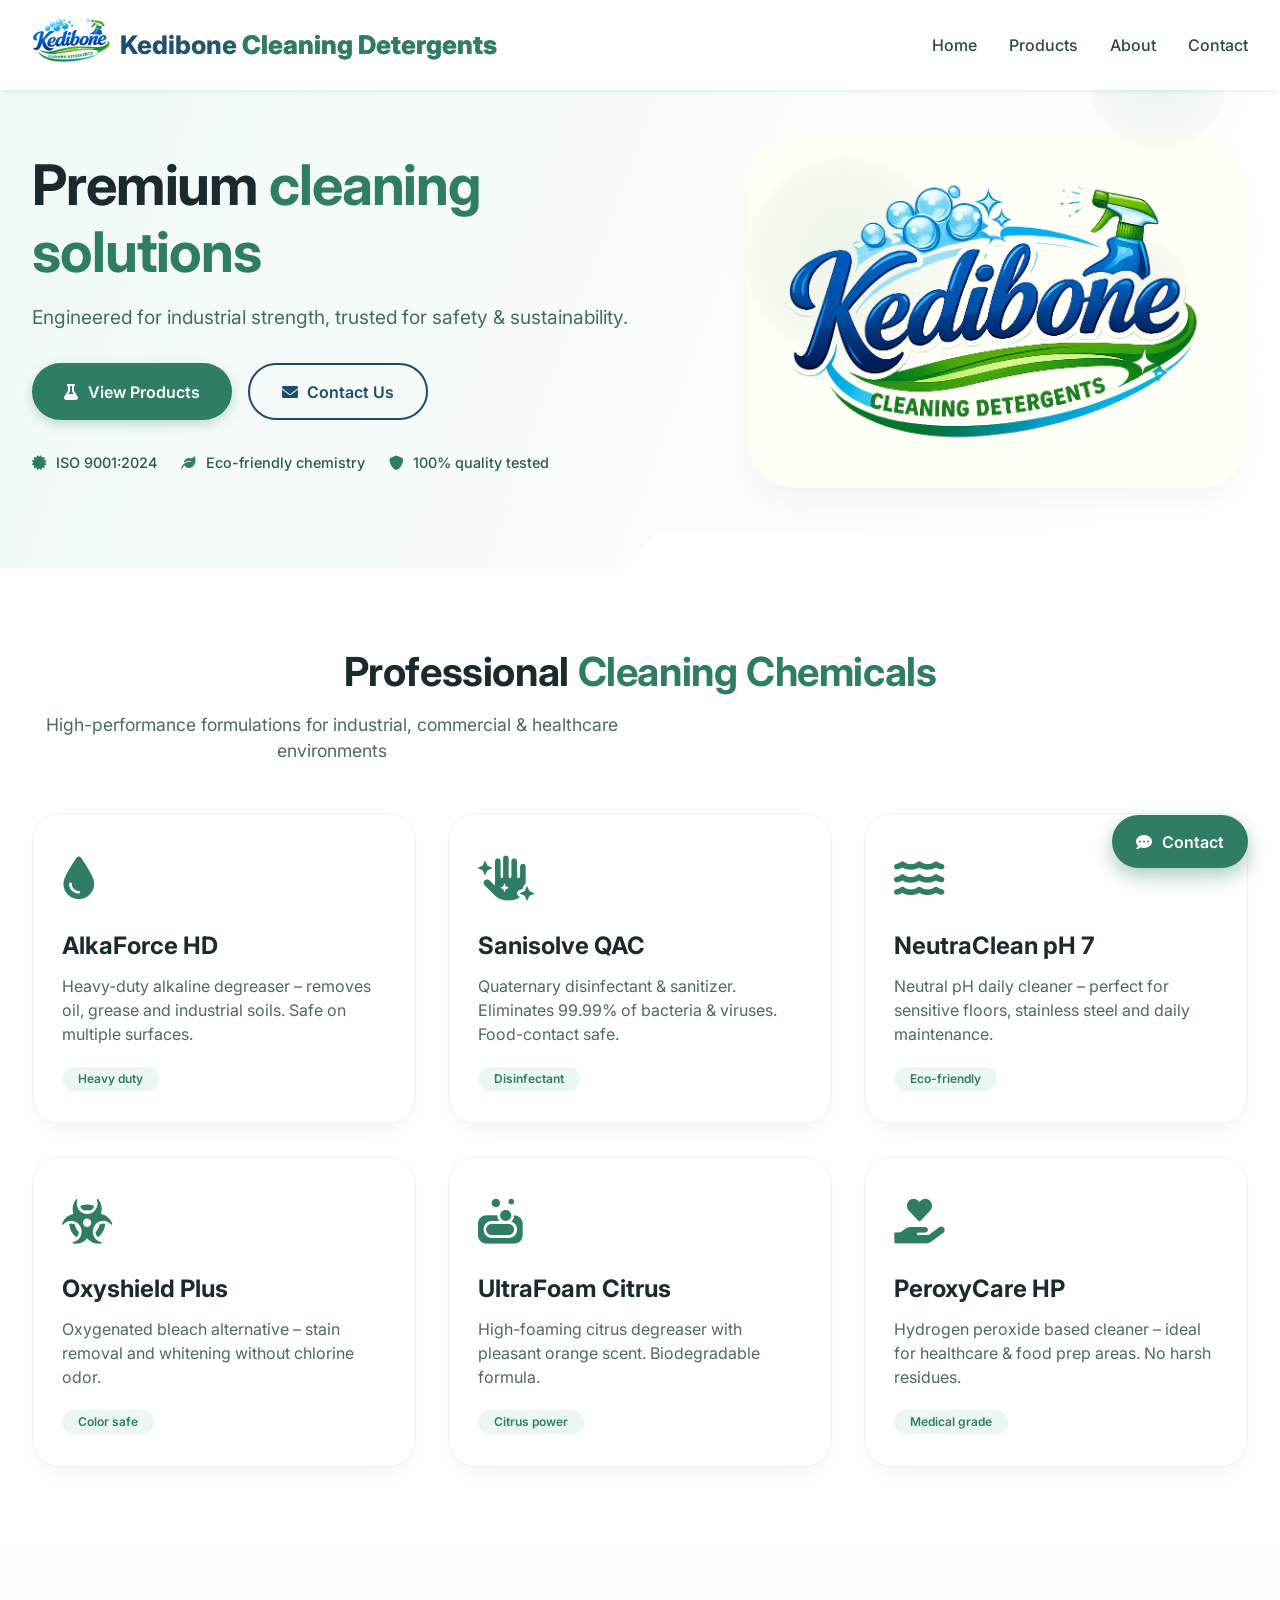
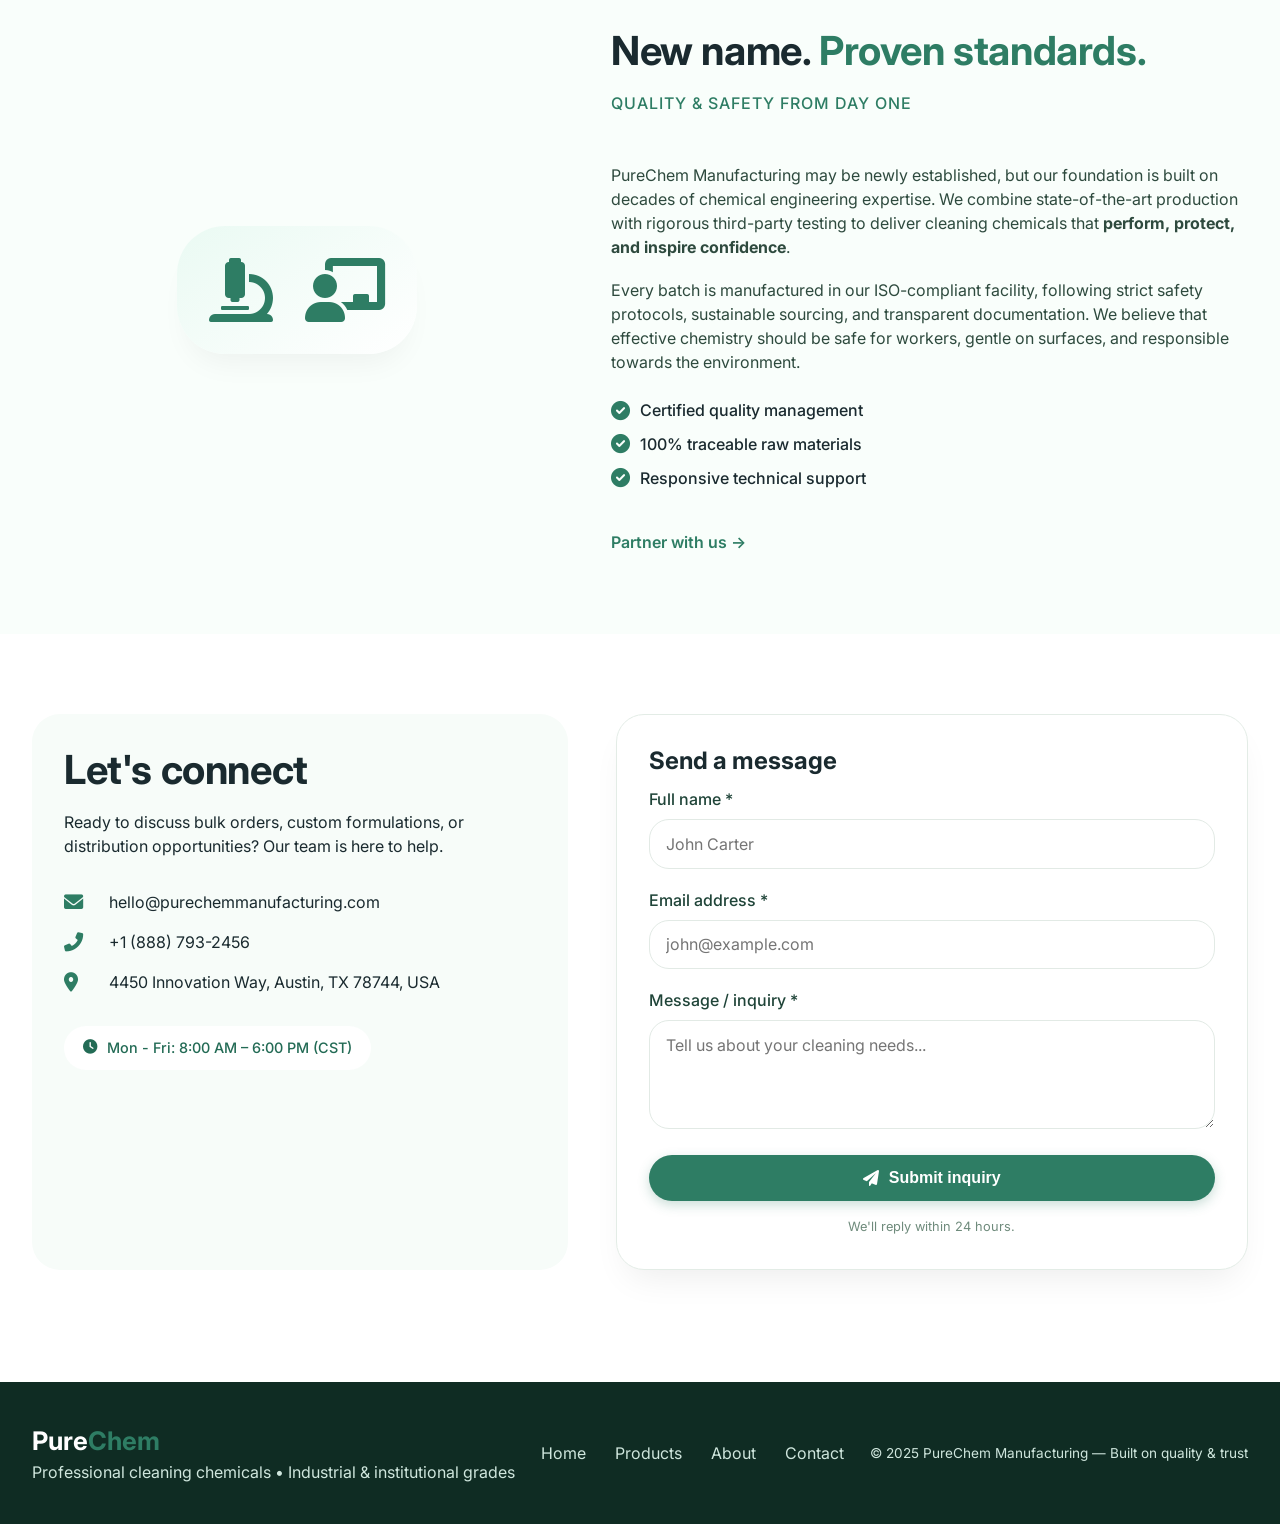
==== kedibone chemicals/home.html @ 93049f15 "initial website commit" ====
<!DOCTYPE html>
<html lang="en">
<head>
  <meta charset="UTF-8">
  <meta name="viewport" content="width=device-width, initial-scale=1.0, viewport-fit=cover">
  <meta name="description" content="Kedibone Cleaning Detergents - Industrial & commercial cleaning chemicals. Quality, safety, and reliability for modern facilities.">
  <title>Kedibone Cleaning Detergents | Professional Cleaning Chemicals Manufacturer</title>
  <!-- Preconnect for fonts -->
  <link rel="preconnect" href="https://fonts.googleapis.com">
  <link rel="preconnect" href="https://fonts.gstatic.com" crossorigin>
  <!-- Google Fonts: Inter + fallback sans -->
  <link href="https://fonts.googleapis.com/css2?family=Inter:opsz,wght@14..32,300;14..32,400;14..32,500;14..32,600;14..32,700;14..32,800&display=swap" rel="stylesheet">
  <!-- Font Awesome 6 (free icons) -->
  <link rel="stylesheet" href="https://cdnjs.cloudflare.com/ajax/libs/font-awesome/6.0.0-beta3/css/all.min.css">
  <!-- main stylesheet -->
  <link rel="stylesheet" href="css/home.css">
</head>
<body>

  <!-- ================= FLOATING CONTACT BUTTON (fixed) ================= -->
  <div class="floating-contact" id="floatingContactBtn">
    <i class="fas fa-comment-dots"></i>
    <span>Contact</span>
  </div>

  <!-- ================= HEADER / NAVIGATION ================= -->
  <header class="site-header">
    <div class="container header-container">
      <div class="logo">
        <span class="logo-icon-modern"><img src="images/modernlogonomargins.png" class="logo-modern" alt="Kedibone Cleaning Detergents Logo"></span>
        <span class="logo-text">Kedibone <span class="accent">Cleaning Detergents</span></span>
      </div>
      <nav class="main-nav">
        <ul class="nav-list">
          <li><a href="#home" class="nav-link">Home</a></li>
          <li><a href="#products" class="nav-link">Products</a></li>
          <li><a href="#about" class="nav-link">About</a></li>
          <li><a href="#contact" class="nav-link">Contact</a></li>
        </ul>
      </nav>
      <div class="mobile-toggle" id="mobileToggle">
        <i class="fas fa-bars"></i>
      </div>
    </div>
  </header>

  <main>
    <!-- ================= HOME / HERO SECTION ================= -->
    <section id="home" class="hero-section">
      <div class="container hero-grid">
        <div class="hero-content fade-up">
          <!--<div class="hero-badge">✨ Premium cleaning solutions</div>-->
          <h1>Premium  <span class="accent-text">cleaning solutions</span></h1>
          <p class="hero-tagline">Engineered for industrial strength, trusted for safety & sustainability.</p>
          <div class="hero-buttons">
            <a href="#products" class="btn btn-primary"><i class="fas fa-flask"></i> View Products</a>
            <a href="#contact" class="btn btn-secondary"><i class="fas fa-envelope"></i> Contact Us</a>
          </div>
          <div class="trust-stats">
            <div><i class="fas fa-certificate"></i> ISO 9001:2024</div>
            <div><i class="fas fa-leaf"></i> Eco-friendly chemistry</div>
            <div><i class="fas fa-shield-alt"></i> 100% quality tested</div>
          </div>
        </div>
        <div class="hero-visual fade-up delay-1">
          <div class="abstract-bubbles">
            <div class="bubble b1"></div>
            <div class="bubble b2"></div>
            <div class="bubble b3"></div>
          </div>
          <div class="hero-image-placeholder">
            <!-- <i class="fas fa-industry"></i>
            <i class="fas fa-droplet"></i>
            <i class="fas fa-vial"></i> -->
            <img src="images/fulllogonomarg.png" class="hero-logo" alt="Kedibone Cleaning Detergents Logo">
          </div>
        </div>
      </div>
      <div class="wave-bottom"></div>
    </section>

    <!-- ================= PRODUCTS SECTION ================= -->
    <section id="products" class="products-section">
      <div class="container">
        <div class="section-header text-center fade-up">
          <h2>Professional <span class="accent-text">Cleaning Chemicals</span></h2>
          <p>High-performance formulations for industrial, commercial & healthcare environments</p>
        </div>
        <div class="products-grid">
          <!-- Product Card 1 -->
          <div class="product-card fade-up">
            <div class="card-icon"><i class="fas fa-tint"></i></div>
            <h3>AlkaForce HD</h3>
            <p>Heavy-duty alkaline degreaser – removes oil, grease and industrial soils. Safe on multiple surfaces.</p>
            <div class="product-badge">Heavy duty</div>
          </div>
          <!-- Product Card 2 -->
          <div class="product-card fade-up delay-1">
            <div class="card-icon"><i class="fas fa-hand-sparkles"></i></div>
            <h3>Sanisolve QAC</h3>
            <p>Quaternary disinfectant & sanitizer. Eliminates 99.99% of bacteria & viruses. Food-contact safe.</p>
            <div class="product-badge">Disinfectant</div>
          </div>
          <!-- Product Card 3 -->
          <div class="product-card fade-up delay-2">
            <div class="card-icon"><i class="fas fa-water"></i></div>
            <h3>NeutraClean pH 7</h3>
            <p>Neutral pH daily cleaner – perfect for sensitive floors, stainless steel and daily maintenance.</p>
            <div class="product-badge">Eco-friendly</div>
          </div>
          <!-- Product Card 4 -->
          <div class="product-card fade-up">
            <div class="card-icon"><i class="fas fa-biohazard"></i></div>
            <h3>Oxyshield Plus</h3>
            <p>Oxygenated bleach alternative – stain removal and whitening without chlorine odor.</p>
            <div class="product-badge">Color safe</div>
          </div>
          <!-- Product Card 5 -->
          <div class="product-card fade-up delay-1">
            <div class="card-icon"><i class="fas fa-soap"></i></div>
            <h3>UltraFoam Citrus</h3>
            <p>High-foaming citrus degreaser with pleasant orange scent. Biodegradable formula.</p>
            <div class="product-badge">Citrus power</div>
          </div>
          <!-- Product Card 6 -->
          <div class="product-card fade-up delay-2">
            <div class="card-icon"><i class="fas fa-hand-holding-heart"></i></div>
            <h3>PeroxyCare HP</h3>
            <p>Hydrogen peroxide based cleaner – ideal for healthcare & food prep areas. No harsh residues.</p>
            <div class="product-badge">Medical grade</div>
          </div>
        </div>
      </div>
    </section>

    <!-- ================= ABOUT SECTION ================= -->
    <section id="about" class="about-section">
      <div class="container about-container">
        <div class="about-image fade-right">
          <div class="about-icon-wrapper">
            <i class="fas fa-microscope"></i>
            <i class="fas fa-chalkboard-user"></i>
          </div>
        </div>
        <div class="about-content fade-left">
          <div class="section-header left-align">
            <h2>New name. <span class="accent-text">Proven standards.</span></h2>
            <div class="about-tagline">Quality & safety from day one</div>
          </div>
          <p>PureChem Manufacturing may be newly established, but our foundation is built on decades of chemical engineering expertise. We combine state-of-the-art production with rigorous third-party testing to deliver cleaning chemicals that <strong>perform, protect, and inspire confidence</strong>.</p>
          <p>Every batch is manufactured in our ISO-compliant facility, following strict safety protocols, sustainable sourcing, and transparent documentation. We believe that effective chemistry should be safe for workers, gentle on surfaces, and responsible towards the environment.</p>
          <div class="about-features">
            <div><i class="fas fa-check-circle"></i> Certified quality management</div>
            <div><i class="fas fa-check-circle"></i> 100% traceable raw materials</div>
            <div><i class="fas fa-check-circle"></i> Responsive technical support</div>
          </div>
          <a href="#contact" class="btn-outline-link">Partner with us →</a>
        </div>
      </div>
    </section>

    <!-- ================= CONTACT SECTION ================= -->
    <section id="contact" class="contact-section">
      <div class="container contact-wrapper">
        <div class="contact-info fade-up">
          <h2>Let's connect</h2>
          <p>Ready to discuss bulk orders, custom formulations, or distribution opportunities? Our team is here to help.</p>
          <div class="info-details">
            <div><i class="fas fa-envelope"></i> <span>hello@purechemmanufacturing.com</span></div>
            <div><i class="fas fa-phone-alt"></i> <span>+1 (888) 793-2456</span></div>
            <div><i class="fas fa-map-marker-alt"></i> <span>4450 Innovation Way, Austin, TX 78744, USA</span></div>
          </div>
          <div class="contact-hours">
            <i class="fas fa-clock"></i> Mon - Fri: 8:00 AM – 6:00 PM (CST)
          </div>
        </div>
        <div class="contact-form-card fade-up delay-1">
          <h3>Send a message</h3>
          <form id="contactForm" action="#" method="post">
            <div class="form-group">
              <label for="name">Full name *</label>
              <input type="text" id="name" name="name" placeholder="John Carter" required>
            </div>
            <div class="form-group">
              <label for="email">Email address *</label>
              <input type="email" id="email" name="email" placeholder="john@example.com" required>
            </div>
            <div class="form-group">
              <label for="message">Message / inquiry *</label>
              <textarea id="message" name="message" rows="4" placeholder="Tell us about your cleaning needs..."></textarea>
            </div>
            <button type="submit" class="btn btn-primary full-width"><i class="fas fa-paper-plane"></i> Submit inquiry</button>
            <p class="form-note">We'll reply within 24 hours.</p>
          </form>
        </div>
      </div>
    </section>
  </main>

  <!-- ================= FOOTER ================= -->
  <footer class="site-footer">
    <div class="container footer-container">
      <div class="footer-brand">
        <span class="logo-text">Pure<span class="accent">Chem</span></span>
        <p>Professional cleaning chemicals • Industrial & institutional grades</p>
      </div>
      <div class="footer-links">
        <a href="#home">Home</a>
        <a href="#products">Products</a>
        <a href="#about">About</a>
        <a href="#contact">Contact</a>
      </div>
      <div class="footer-copyright">
        <p>© 2025 PureChem Manufacturing — Built on quality & trust</p>
      </div>
    </div>
  </footer>

  <!-- JS Script -->
  <script src="js/script.js"></script>
</body>
</html>
---- kedibone chemicals/css/home.css ----
/* ================= CSS RESET & BASE ================= */
* {
  margin: 0;
  padding: 0;
  box-sizing: border-box;
}

html {
  scroll-behavior: smooth;
}

body {
  font-family: 'Inter', 'Arial', 'Roboto', sans-serif;
  background-color: #ffffff;
  color: #1a2a2f;
  line-height: 1.5;
  overflow-x: hidden;
}

/* ================= TYPOGRAPHY ================= */
h1, h2, h3, h4 {
  font-weight: 700;
  line-height: 1.2;
}

h1 {
  font-size: 3.5rem;
  letter-spacing: -0.02em;
  margin-bottom: 1rem;
}

h2 {
  font-size: 2.5rem;
  margin-bottom: 1rem;
  letter-spacing: -0.01em;
}

h3 {
  font-size: 1.5rem;
  margin-bottom: 0.75rem;
}

.section-header {
  margin-bottom: 3rem;
}

.section-header.text-center {
  text-align: center;
}

.section-header.left-align {
  text-align: left;
}

.section-header p {
  font-size: 1.1rem;
  color: #4a6a5e;
  max-width: 600px;
  margin-top: 0.5rem;
}

.accent-text {
  color: #2e7d64;
}

/* ================= CONTAINER & LAYOUT ================= */
.container {
  max-width: 1280px;
  margin: 0 auto;
  padding: 0 2rem;
}

/* ================= BUTTONS & LINKS ================= */
.btn {
  display: inline-flex;
  align-items: center;
  gap: 0.6rem;
  padding: 0.9rem 2rem;
  border-radius: 48px;
  font-weight: 600;
  text-decoration: none;
  transition: all 0.3s cubic-bezier(0.2, 0.9, 0.4, 1.1);
  font-size: 1rem;
  cursor: pointer;
  border: none;
}

.btn-primary {
  background-color: #2e7d64;
  color: white;
  box-shadow: 0 4px 12px rgba(46, 125, 100, 0.25);
}

.btn-primary:hover {
  background-color: #236b55;
  transform: translateY(-2px);
  box-shadow: 0 8px 20px rgba(46, 125, 100, 0.35);
}

.btn-secondary {
  background-color: transparent;
  color: #1e4a6e;
  border: 2px solid #1e4a6e;
}

.btn-secondary:hover {
  background-color: #1e4a6e;
  color: white;
  transform: translateY(-2px);
}

.btn-outline-link {
  display: inline-flex;
  align-items: center;
  gap: 0.5rem;
  color: #2e7d64;
  font-weight: 600;
  text-decoration: none;
  margin-top: 1rem;
  transition: gap 0.2s;
}

.btn-outline-link:hover {
  gap: 0.8rem;
}

.full-width {
  width: 100%;
  justify-content: center;
}

/* ================= HEADER & NAVIGATION ================= */
.site-header {
  background: rgba(255, 255, 255, 0.96);
  backdrop-filter: blur(8px);
  position: sticky;
  top: 0;
  z-index: 1000;
  box-shadow: 0 1px 3px rgba(0, 0, 0, 0.03), 0 2px 6px rgba(0, 0, 0, 0.05);
}

.header-container {
  display: flex;
  justify-content: space-between;
  align-items: center;
  padding-top: 1rem;
  padding-bottom: 1rem;
}

.logo {
  display: flex;
  align-items: center;
  gap: 0.5rem;
  font-size: 1.6rem;
  font-weight: 800;
}

.logo-icon {
  background: linear-gradient(135deg, #2e7d64, #42997d);
  padding: 0.1rem;
  border-radius: 12px;
  color: white;
  font-size: 1.2rem;
}

.logo-icon-modern{
  background: none;
  padding: 0;
  border-radius: 0;
  color: none;
}

.logo-modern {
  width: 5rem;
  height: 3rem;
  object-fit: contain;
}

.logo-text {
  background: linear-gradient(135deg, #1e4a6e, #2e7d64);
  background-clip: text;
  -webkit-background-clip: text;
  color: transparent;
}

.accent {
  color: #2e7d64;
  background: none;
  -webkit-background-clip: unset;
}

.nav-list {
  display: flex;
  gap: 2rem;
  list-style: none;
}

.nav-link {
  text-decoration: none;
  font-weight: 500;
  color: #2c4a3e;
  transition: color 0.2s;
  font-size: 1rem;
}

.nav-link:hover {
  color: #2e7d64;
}

.mobile-toggle {
  display: none;
  font-size: 1.6rem;
  cursor: pointer;
  color: #1e4a6e;
}

/* ================= FLOATING BUTTON ================= */
.floating-contact {
  position: fixed;
  bottom: 2rem;
  right: 2rem;
  background: #2e7d64;
  color: white;
  padding: 0.9rem 1.5rem;
  border-radius: 60px;
  display: flex;
  align-items: center;
  gap: 0.6rem;
  font-weight: 600;
  cursor: pointer;
  z-index: 1001;
  box-shadow: 0 8px 20px rgba(46, 125, 100, 0.4);
  transition: transform 0.2s, background 0.2s;
  border: none;
}

.floating-contact:hover {
  background: #236b55;
  transform: scale(1.03);
}

/* ================= HERO SECTION ================= */
.hero-section {
  background: linear-gradient(110deg, #f0f9f5 0%, #ffffff 100%);
  padding: 3rem 0 5rem 0;
  position: relative;
  overflow: hidden;
}

.hero-grid {
  display: flex;
  align-items: center;
  gap: 3rem;
  flex-wrap: wrap;
}

.hero-content {
  flex: 1.2;
}

.hero-badge {
  display: inline-block;
  background: rgba(46, 125, 100, 0.12);
  padding: 0.3rem 1rem;
  border-radius: 40px;
  font-size: 0.8rem;
  font-weight: 600;
  color: #2e7d64;
  margin-bottom: 1.2rem;
}

.hero-tagline {
  font-size: 1.2rem;
  color: #456b5c;
  margin-bottom: 2rem;
}

.hero-buttons {
  display: flex;
  gap: 1rem;
  flex-wrap: wrap;
  margin-bottom: 2rem;
}

.trust-stats {
  display: flex;
  gap: 1.5rem;
  flex-wrap: wrap;
  font-size: 0.9rem;
  font-weight: 500;
  color: #2c5a48;
}

.trust-stats i {
  color: #2e7d64;
  margin-right: 0.4rem;
}

.hero-visual {
  flex: 0.9;
  position: relative;
  min-height: 320px;
}

.abstract-bubbles {
  position: relative;
  height: 100%;
}

.bubble {
  position: absolute;
  background: radial-gradient(circle, rgba(46,125,100,0.08) 0%, rgba(46,125,100,0.02) 80%);
  border-radius: 50%;
}

.b1 {
  width: 200px;
  height: 200px;
  top: 20px;
  left: 0;
}

.b2 {
  width: 140px;
  height: 140px;
  bottom: -10px;
  right: 20px;
}

.b3 {
  width: 100px;
  height: 100px;
  top: 100px;
  right: 60px;
}

.hero-image-placeholder {
  display: flex;
  justify-content: center;
  align-items: center;
  gap: 0.1rem;
  font-size: 4.5rem;
  color: #2e7d64;
  background: rgba(255,255,240,0.5);
  backdrop-filter: blur(2px);
  border-radius: 48px;
  padding: 2.5rem;
  box-shadow: 0 20px 35px -12px rgba(0,0,0,0.05);
}

.hero-logo {
  width: 100%;
  height: auto;}

.wave-bottom {
  position: absolute;
  bottom: -2px;
  left: 0;
  width: 100%;
  height: 40px;
  background: linear-gradient(135deg, transparent 50%, white 50%);
}

/* ================= PRODUCTS SECTION ================= */
.products-section {
  padding: 5rem 0;
  background: white;
}

.products-grid {
  display: grid;
  grid-template-columns: repeat(auto-fill, minmax(310px, 1fr));
  gap: 2rem;
  margin-top: 1rem;
}

.product-card {
  background: #ffffff;
  border-radius: 28px;
  padding: 2rem 1.8rem;
  transition: all 0.3s ease;
  box-shadow: 0 12px 28px -8px rgba(0, 0, 0, 0.06);
  border: 1px solid #eef2ef;
}

.product-card:hover {
  transform: translateY(-6px);
  box-shadow: 0 28px 36px -14px rgba(30, 74, 110, 0.12);
  border-color: #cde3db;
}

.card-icon {
  font-size: 2.8rem;
  color: #2e7d64;
  margin-bottom: 1.2rem;
}

.product-card h3 {
  font-size: 1.5rem;
  margin-bottom: 0.8rem;
}

.product-card p {
  color: #4d6a5e;
  margin-bottom: 1.2rem;
  line-height: 1.5;
}

.product-badge {
  display: inline-block;
  background: #ecf7f2;
  padding: 0.2rem 1rem;
  border-radius: 40px;
  font-size: 0.75rem;
  font-weight: 600;
  color: #2e7d64;
}

/* ================= ABOUT SECTION ================= */
.about-section {
  background: #f9fefb;
  padding: 5rem 0;
}

.about-container {
  display: flex;
  gap: 3rem;
  align-items: center;
  flex-wrap: wrap;
}

.about-image {
  flex: 1;
  text-align: center;
}

.about-icon-wrapper {
  background: linear-gradient(145deg, #eafaf3, #ffffff);
  padding: 2rem;
  border-radius: 48px;
  display: inline-flex;
  gap: 2rem;
  font-size: 4rem;
  color: #2e7d64;
  box-shadow: 0 20px 30px -12px rgba(0,0,0,0.05);
}

.about-content {
  flex: 1.2;
}

.about-tagline {
  font-size: 1rem;
  font-weight: 500;
  color: #2e7d64;
  text-transform: uppercase;
  letter-spacing: 1px;
  margin-bottom: 0.8rem;
}

.about-content p {
  margin-bottom: 1.2rem;
  color: #2e4a3e;
}

.about-features {
  display: flex;
  flex-direction: column;
  gap: 0.6rem;
  margin: 1.5rem 0;
}

.about-features div {
  display: flex;
  align-items: center;
  gap: 0.6rem;
  font-weight: 500;
}

.about-features i {
  color: #2e7d64;
  font-size: 1.2rem;
}

/* ================= CONTACT SECTION ================= */
.contact-section {
  padding: 5rem 0;
  background: white;
}

.contact-wrapper {
  display: flex;
  gap: 3rem;
  flex-wrap: wrap;
}

.contact-info {
  flex: 1;
  background: #f7fcf9;
  padding: 2rem;
  border-radius: 28px;
}

.info-details {
  margin: 2rem 0;
  display: flex;
  flex-direction: column;
  gap: 1rem;
}

.info-details div {
  display: flex;
  align-items: center;
  gap: 0.8rem;
}

.info-details i {
  width: 32px;
  color: #2e7d64;
  font-size: 1.2rem;
}

.contact-hours {
  display: inline-flex;
  align-items: center;
  gap: 0.6rem;
  background: white;
  padding: 0.7rem 1.2rem;
  border-radius: 40px;
  font-size: 0.9rem;
  font-weight: 500;
  color: #236b55;
}

.contact-form-card {
  flex: 1.2;
  background: white;
  border-radius: 28px;
  padding: 2rem;
  box-shadow: 0 18px 35px -12px rgba(0, 0, 0, 0.08);
  border: 1px solid #e3ece6;
}

.form-group {
  margin-bottom: 1.2rem;
}

.form-group label {
  display: block;
  margin-bottom: 0.5rem;
  font-weight: 500;
  color: #1f4438;
}

.form-group input,
.form-group textarea {
  width: 100%;
  padding: 0.85rem 1rem;
  border: 1.5px solid #e2eae5;
  border-radius: 20px;
  font-family: inherit;
  font-size: 1rem;
  transition: 0.2s;
}

.form-group input:focus,
.form-group textarea:focus {
  outline: none;
  border-color: #2e7d64;
  box-shadow: 0 0 0 3px rgba(46,125,100,0.1);
}

.form-note {
  font-size: 0.8rem;
  text-align: center;
  margin-top: 1rem;
  color: #6f8b7c;
}

/* ================= FOOTER ================= */
.site-footer {
  background: #0f2c23;
  color: #cfe6dd;
  padding: 2.5rem 0;
  margin-top: 2rem;
}

.footer-container {
  display: flex;
  flex-wrap: wrap;
  justify-content: space-between;
  align-items: center;
  gap: 1.5rem;
}

.footer-brand .logo-text {
  color: white;
  background: none;
  font-size: 1.6rem;
  font-weight: 700;
}

.footer-links {
  display: flex;
  gap: 1.8rem;
}

.footer-links a {
  color: #cfe6dd;
  text-decoration: none;
  transition: color 0.2s;
}

.footer-links a:hover {
  color: #9fd3be;
}

.footer-copyright {
  font-size: 0.85rem;
}

/* ================= ANIMATIONS & FADE EFFECTS ================= */
.fade-up {
  opacity: 0;
  transform: translateY(30px);
  animation: fadeUp 0.7s ease forwards;
}

.delay-1 {
  animation-delay: 0.15s;
}

.delay-2 {
  animation-delay: 0.3s;
}

.fade-right {
  opacity: 0;
  transform: translateX(-25px);
  animation: fadeSlideRight 0.7s ease forwards;
}

.fade-left {
  opacity: 0;
  transform: translateX(25px);
  animation: fadeSlideLeft 0.7s ease forwards;
}

@keyframes fadeUp {
  to {
    opacity: 1;
    transform: translateY(0);
  }
}

@keyframes fadeSlideRight {
  to {
    opacity: 1;
    transform: translateX(0);
  }
}

@keyframes fadeSlideLeft {
  to {
    opacity: 1;
    transform: translateX(0);
  }
}

/* ================= RESPONSIVE DESIGN ================= */
@media (max-width: 900px) {
  h1 {
    font-size: 2.6rem;
  }
  h2 {
    font-size: 2rem;
  }
  .hero-grid {
    flex-direction: column;
  }
  .nav-list {
    display: none;
  }
  .mobile-toggle {
    display: block;
  }
  .nav-list.active {
    display: flex;
    flex-direction: column;
    position: absolute;
    top: 70px;
    left: 0;
    width: 100%;
    background: white;
    padding: 2rem;
    gap: 1.2rem;
    box-shadow: 0 12px 20px rgba(0, 0, 0, 0.05);
    z-index: 999;
  }
  .about-container {
    flex-direction: column-reverse;
  }
  .contact-wrapper {
    flex-direction: column;
  }
  .footer-container {
    flex-direction: column;
    text-align: center;
  }
}

@media (max-width: 600px) {
  .container {
    padding: 0 1.2rem;
  }
  .products-grid {
    grid-template-columns: 1fr;
  }
  .hero-buttons .btn {
    width: 100%;
    justify-content: center;
  }
  .trust-stats {
    flex-direction: column;
    align-items: flex-start;
  }
  .floating-contact span {
    display: none;
  }
  .floating-contact {
    padding: 0.9rem;
    border-radius: 50%;
  }
}
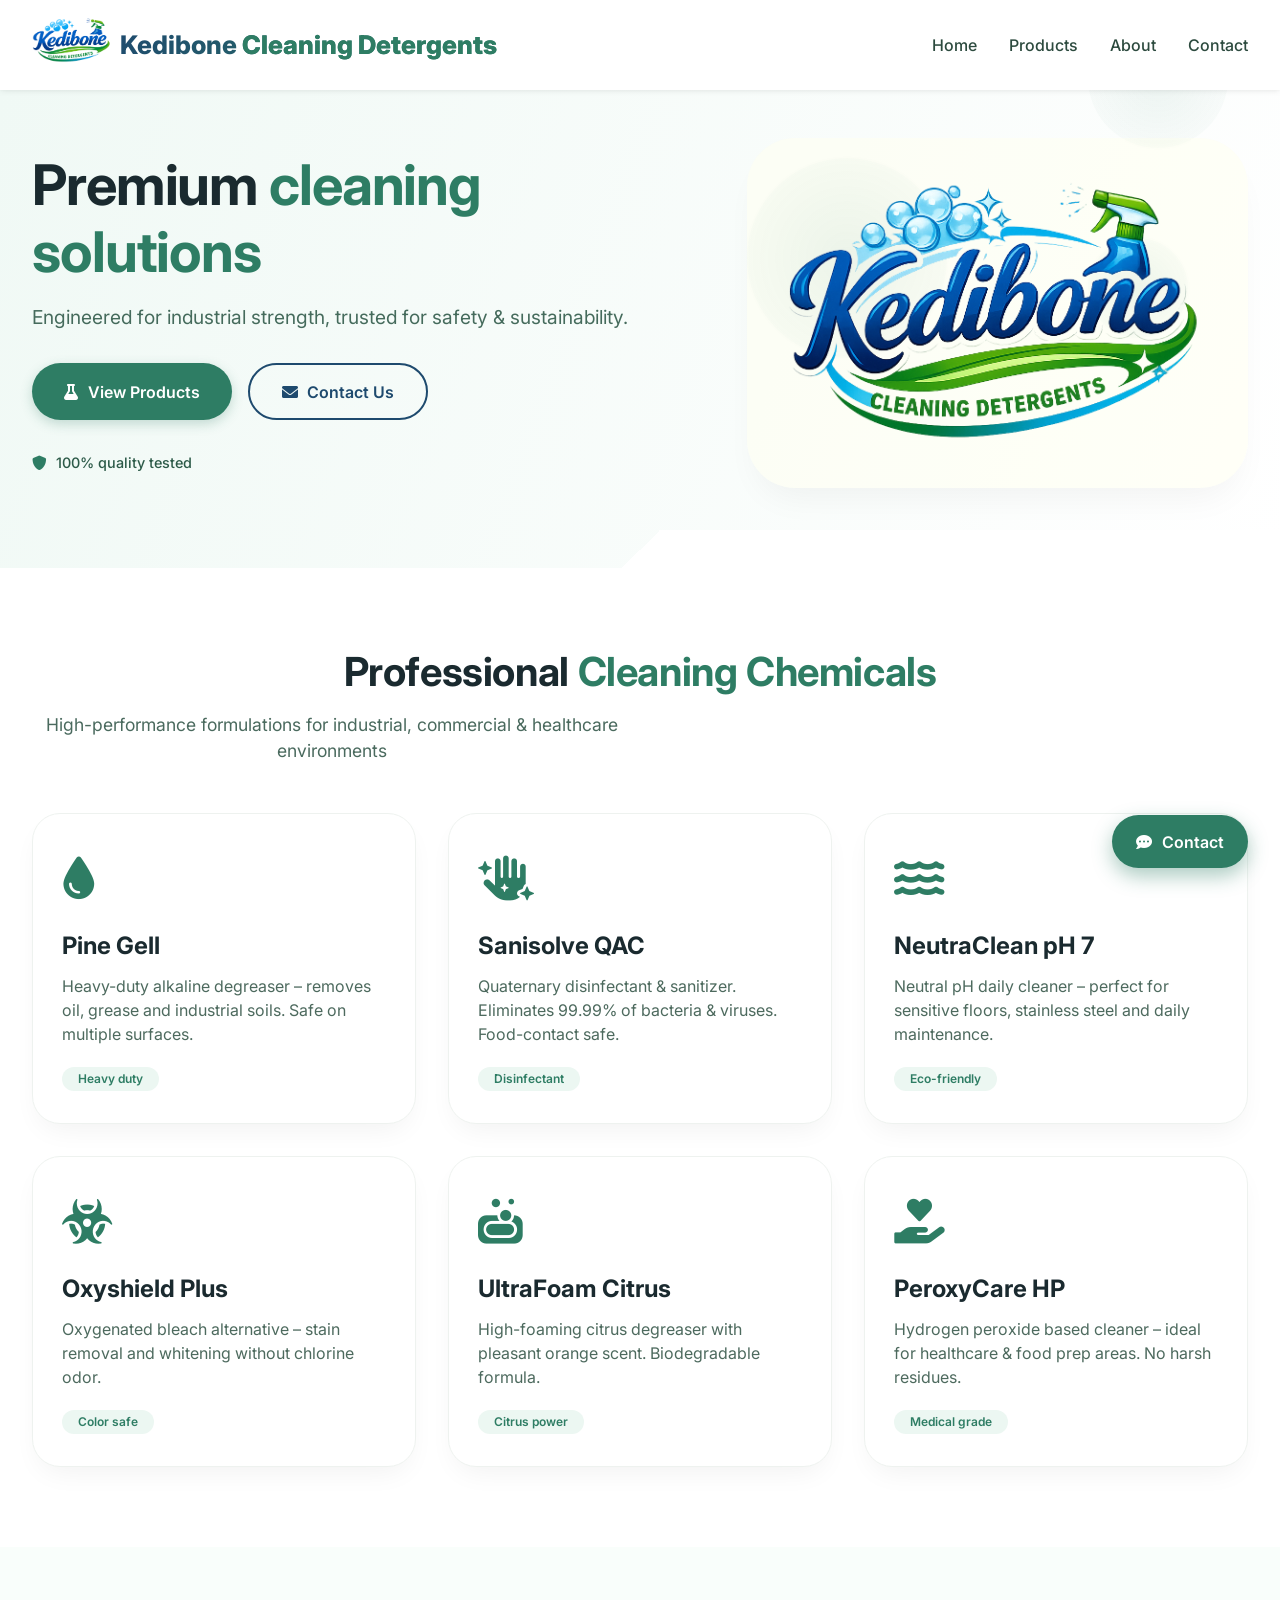
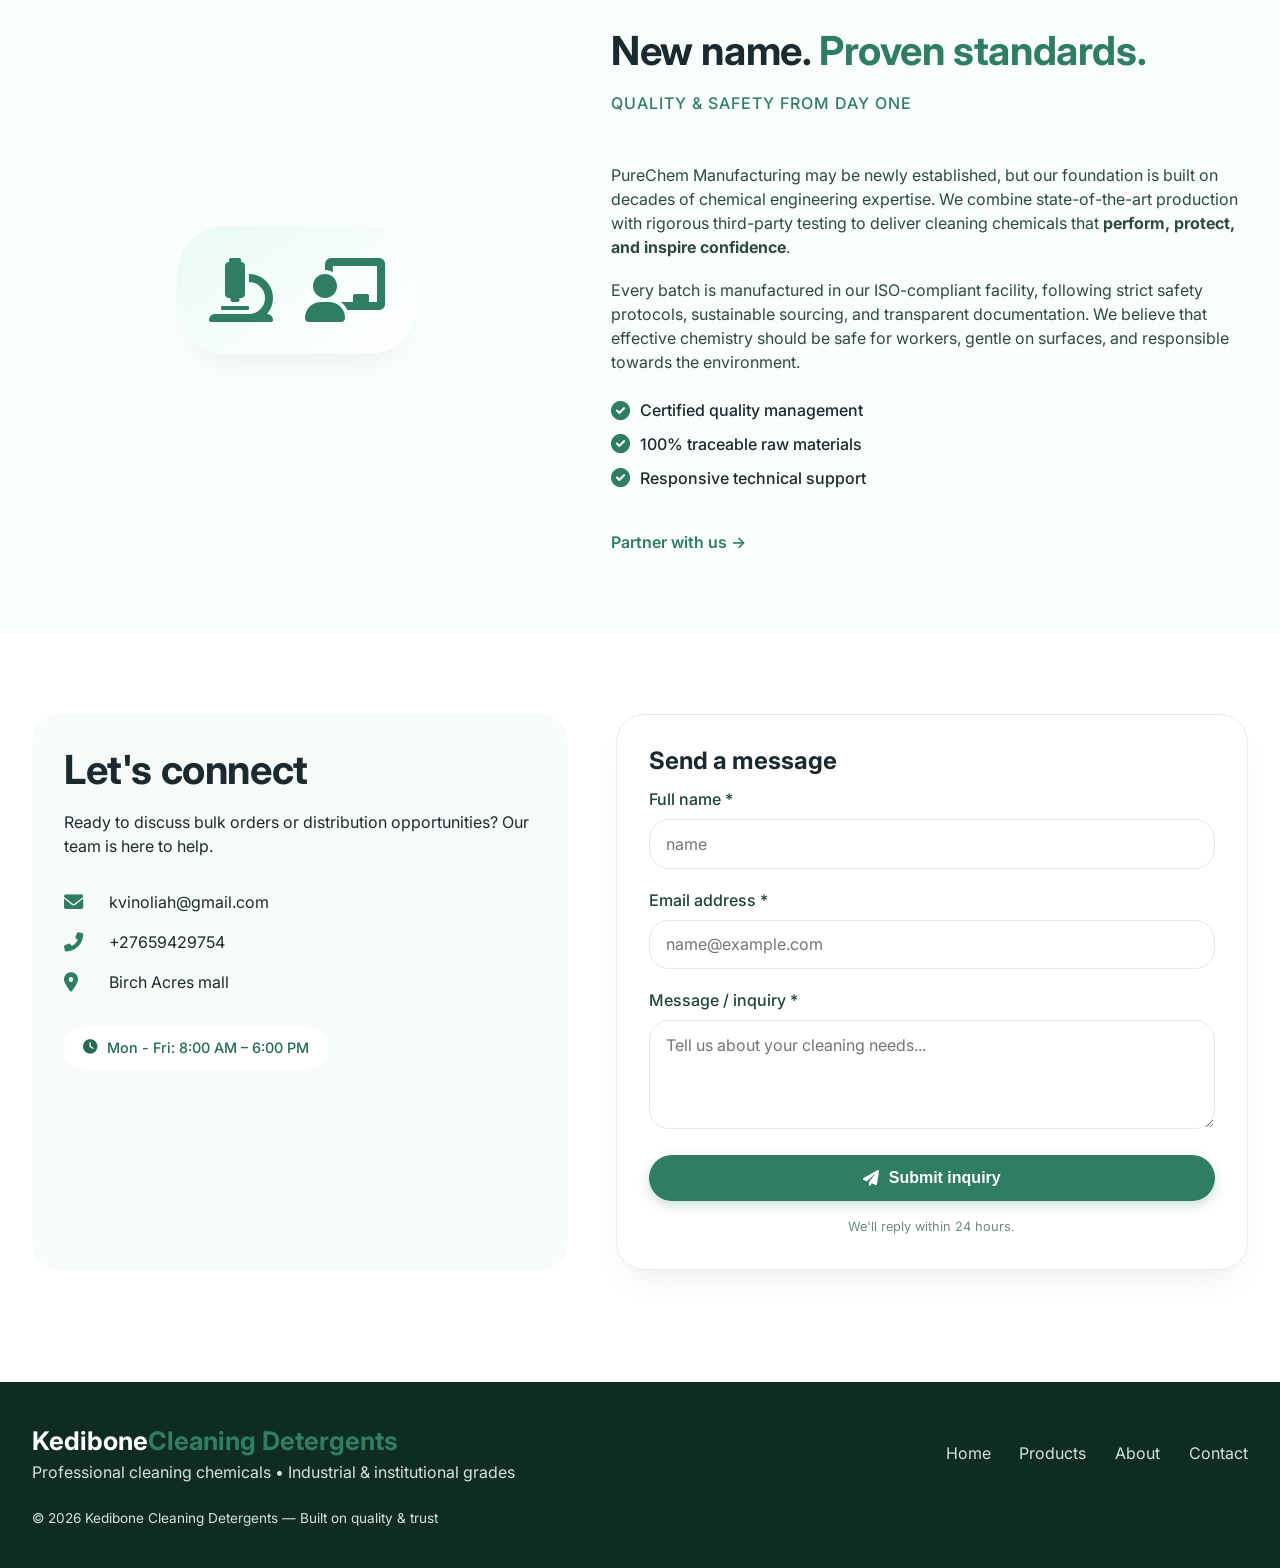
==== commit c0781c50: "ui fixes" ====
--- a/kedibone chemicals/home.html
+++ b/kedibone chemicals/home.html
@@ -19,10 +19,12 @@
 <body>
 
   <!-- ================= FLOATING CONTACT BUTTON (fixed) ================= -->
-  <div class="floating-contact" id="floatingContactBtn">
+  <a href="#contact">
+   <div class="floating-contact" id="floatingContactBtn">
     <i class="fas fa-comment-dots"></i>
     <span>Contact</span>
   </div>
+   </a>
 
   <!-- ================= HEADER / NAVIGATION ================= -->
   <header class="site-header">
@@ -58,8 +60,8 @@
             <a href="#contact" class="btn btn-secondary"><i class="fas fa-envelope"></i> Contact Us</a>
           </div>
           <div class="trust-stats">
-            <div><i class="fas fa-certificate"></i> ISO 9001:2024</div>
-            <div><i class="fas fa-leaf"></i> Eco-friendly chemistry</div>
+           <!--  <div><i class="fas fa-certificate"></i> ISO 9001:2024</div>
+            <div><i class="fas fa-leaf"></i> Eco-friendly chemistry</div> -->
             <div><i class="fas fa-shield-alt"></i> 100% quality tested</div>
           </div>
         </div>
@@ -91,7 +93,7 @@
           <!-- Product Card 1 -->
           <div class="product-card fade-up">
             <div class="card-icon"><i class="fas fa-tint"></i></div>
-            <h3>AlkaForce HD</h3>
+            <h3>Pine Gell</h3>
             <p>Heavy-duty alkaline degreaser – removes oil, grease and industrial soils. Safe on multiple surfaces.</p>
             <div class="product-badge">Heavy duty</div>
           </div>
@@ -165,14 +167,14 @@
       <div class="container contact-wrapper">
         <div class="contact-info fade-up">
           <h2>Let's connect</h2>
-          <p>Ready to discuss bulk orders, custom formulations, or distribution opportunities? Our team is here to help.</p>
+          <p>Ready to discuss bulk orders or distribution opportunities? Our team is here to help.</p>
           <div class="info-details">
-            <div><i class="fas fa-envelope"></i> <span>hello@purechemmanufacturing.com</span></div>
-            <div><i class="fas fa-phone-alt"></i> <span>+1 (888) 793-2456</span></div>
-            <div><i class="fas fa-map-marker-alt"></i> <span>4450 Innovation Way, Austin, TX 78744, USA</span></div>
+            <div><i class="fas fa-envelope"></i> <span>kvinoliah@gmail.com</span></div>
+            <div><i class="fas fa-phone-alt"></i> <span>+27659429754</span></div>
+            <div><i class="fas fa-map-marker-alt"></i> <span>Birch Acres mall</span></div>
           </div>
           <div class="contact-hours">
-            <i class="fas fa-clock"></i> Mon - Fri: 8:00 AM – 6:00 PM (CST)
+            <i class="fas fa-clock"></i> Mon - Fri: 8:00 AM – 6:00 PM
           </div>
         </div>
         <div class="contact-form-card fade-up delay-1">
@@ -180,11 +182,11 @@
           <form id="contactForm" action="#" method="post">
             <div class="form-group">
               <label for="name">Full name *</label>
-              <input type="text" id="name" name="name" placeholder="John Carter" required>
+              <input type="text" id="name" name="name" placeholder="name" required>
             </div>
             <div class="form-group">
               <label for="email">Email address *</label>
-              <input type="email" id="email" name="email" placeholder="john@example.com" required>
+              <input type="email" id="email" name="email" placeholder="name@example.com" required>
             </div>
             <div class="form-group">
               <label for="message">Message / inquiry *</label>
@@ -202,7 +204,7 @@
   <footer class="site-footer">
     <div class="container footer-container">
       <div class="footer-brand">
-        <span class="logo-text">Pure<span class="accent">Chem</span></span>
+        <span class="logo-text">Kedibone<span class="accent">Cleaning Detergents</span></span>
         <p>Professional cleaning chemicals • Industrial & institutional grades</p>
       </div>
       <div class="footer-links">
@@ -212,7 +214,8 @@
         <a href="#contact">Contact</a>
       </div>
       <div class="footer-copyright">
-        <p>© 2025 PureChem Manufacturing — Built on quality & trust</p>
+        <p>© <span id="year"></span><script>setInterval(()=>document.getElementById("year").innerText=new Date().getFullYear(),1e3)</script> 
+          Kedibone Cleaning Detergents — Built on quality & trust</p>
       </div>
     </div>
   </footer>
